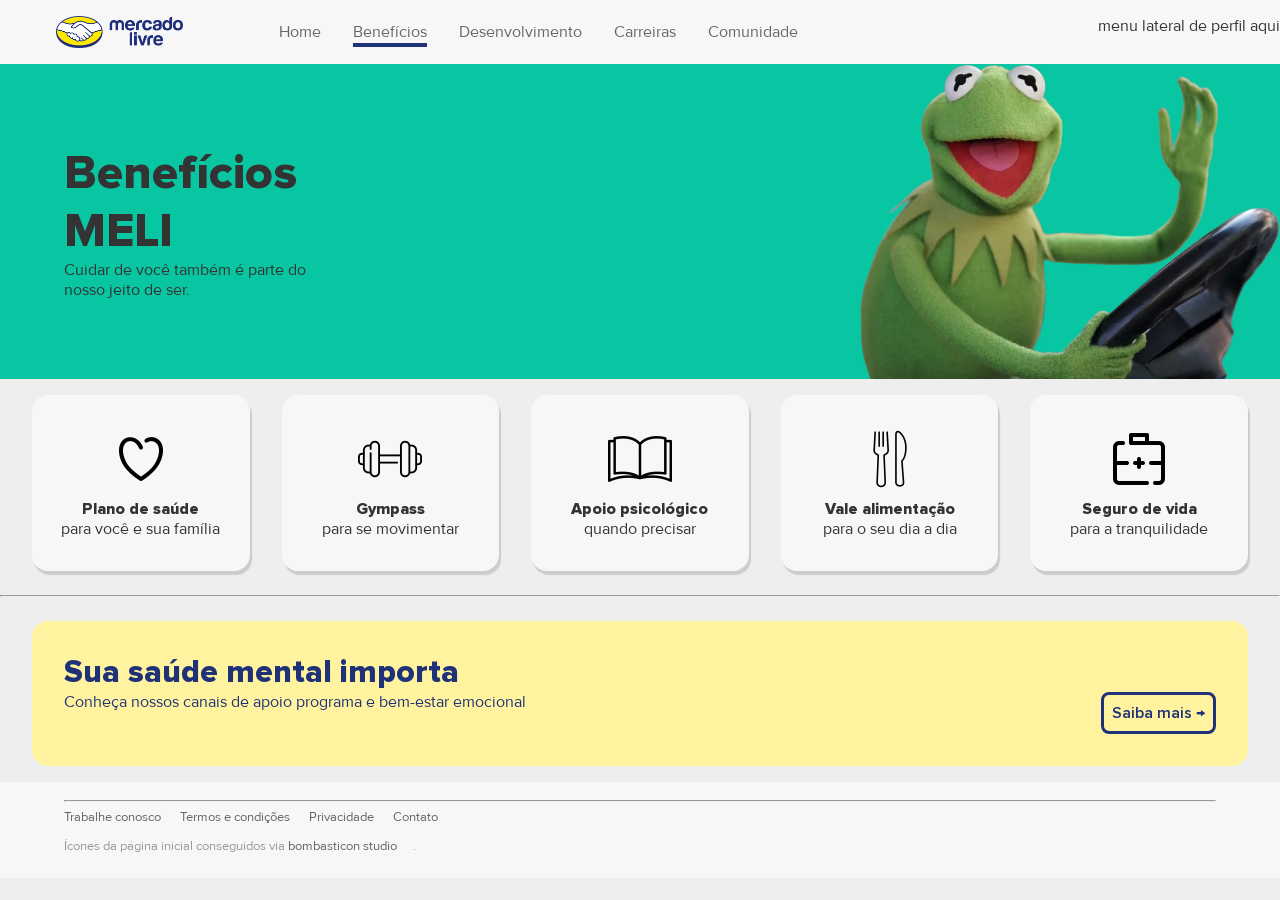
==== client/html/beneficios.html @ 05370856 "Conectando front e back-end" ====
<html>
    <meta charset="UTF-8">
    <head>
        <link rel="icon" type="image/icon" href="../rsc/icones/favicon.ico" />
        <title>Portal Mercado Livre</title>

        <link rel="stylesheet" href="../css/global.css" />
        <link rel="stylesheet" href="../css/beneficios.css" />
    </head>

    <body>
        <nav></nav>
        <header
            data-img="beneficios"
            data-cor="credito"
        >
            <h1>
                Benefícios MELI
            </h1>
            <p>
                Cuidar de você também é parte do nosso jeito de ser.
            </p>
        </header>

        <section>
            <aside>
                <img class="icon" src="../rsc/icones/beneficios/heart.png">
                <h4>
                    Plano de saúde
                </h4>
                <p>
                    para você e sua família
                </p>
            </aside>

            <aside>
                <img class="icon" src="../rsc/icones/beneficios/weight.png">
                <h4>
                    Gympass
                </h4>
                <p>
                    para se movimentar
                </p>
            </aside>

            <aside>
                <img class="icon" src="../rsc/icones/beneficios/book.png">
                <h4>
                    Apoio psicológico
                </h4>
                <p>
                    quando precisar
                </p>
            </aside>

            <aside>
                <img class="icon" src="../rsc/icones/beneficios/fork.png">
                <h4>
                    Vale alimentação
                </h4>
                <p>
                    para o seu dia a dia
                </p>
            </aside>

            <aside>
                <img class="icon" src="../rsc/icones/beneficios/box.png">
                <h4>
                    Seguro de vida
                </h4>
                <p>
                    para a tranquilidade
                </p>
            </aside>
        </section>

        <hr />

        <main>

            <mark>
                <h1>
                    Sua saúde mental importa
                </h1>
                <p>
                    Conheça nossos canais de apoio programa e bem-estar emocional
                </p>
                <a>Saiba mais →</a>
            </mark>
        </main>

        <footer></footer>

    </body>

    <script src="../js/global.js" type="module"></script>

</html>
---- client/css/global.css ----
@font-face {
    font-family: 'Proxima';
    src: url("../rsc/fonte/Proxima Nova Black.ttf") format('truetype');
    font-weight: 900;
    font-style: normal;
    font-display: swap;
}
@font-face {
    font-family: 'Proxima';
    src: url("../rsc/fonte/Proxima Nova Extrabold.ttf") format('truetype');
    font-weight: 800;
    font-style: normal;
    font-display: swap;
}
@font-face {
    font-family: 'Proxima';
    src: url("../rsc/fonte/Proxima Nova Light.ttf") format('truetype');
    font-weight: 300;
    font-style: normal;
    font-display: swap;
}
@font-face {
    font-family: 'Proxima';
    src: url("../rsc/fonte/Proxima Nova Regular.ttf") format('truetype');
    font-weight: 400;
    font-style: normal;
    font-display: swap;
}
@font-face {
    font-family: 'Proxima';
    src: url("../rsc/fonte/Proxima Nova Semibold.ttf") format('truetype');
    font-weight: 600;
    font-style: normal;
    font-display: swap;
}
        .titulo, .trackline {
            font-weight: 300;
        }
        .titulo.fim {
            font-weight: 600;
        }
        .titulo.maiuscula, .subtitulo {
            font-weight: 400;
            text-transform: uppercase;
        }

:root {
    --amarelo: #FFE600;
        --amareloClaro: #FFF39F;
        --amareloMaisclaro: #FFF39F;

    --azul: #203277;

    --branco: #F7F7F7;
        --branco10: #EEE;

    --cinza: #666;
        --cinzaMaisClaro: #CCC;
        --cinzaClaro: #999;
        --cinzaEscuro: #333;

    /* cores por marca */
    --credito: #08C6A2;
    --envios: #AADB1F;
    --pago: #01B1EA;
    --shops: #FB323E;
}

body {
    color: var(--cinzaEscuro);
    font-family: 'Proxima', sans-serif;
    margin: 0;
}
    a {
        color: var(--cinza);
        text-decoration: none;
    }

.logo {
    min-width: 120px;
    content: url('../rsc/icones/logo.png');
    user-select: none;
}

footer {
    background-color: var(--branco);
    font-size: 0.8em;
    user-select: none;

    padding: 12px 64px;
}
    footer a {
        transition: opacity 0.2s;
        margin-right: 16px;
    }
        footer a:hover {
            text-decoration: underline;
        }
    footer p {
        color: var(--cinzaClaro);
    }

header {
    color: var(--azul);

    display: flex;
    flex-direction: column;
    min-height: 35%;

    justify-content: center;
    padding-left: 64px;

    position: relative;
    overflow: hidden;
    user-select: none;
}
    header * {
        position: relative;
        z-index: 1;
        display: block;
    }
    header a {
        background-color: var(--azul);
        color: var(--branco10);

        cursor: pointer;
        user-select: none;

        border-radius: 8px;
        margin-top: 8px;
        padding: 8px;
        width: fit-content;
    }
    header h1 {
        font-size: 3em;
        margin-bottom: 0 !important;
    }
    header p {
        margin-top: 0;
    }
    header h1,
    header p {
        max-width: 20%;
    }

    header::before {
        content: "";
        position: absolute;
        inset: 0;
        z-index: 0;

        background-image: var(--bg);
        background-size: contain;
        background-position: right;
        background-repeat: no-repeat;

        filter: 
            saturate(0.7);
    }

nav {
    display: grid;
    grid-template-columns: 1fr auto;

    background-color: var(--branco);
}
    nav ul {
        display: flex;
        align-items: center;
    }
        nav a {
            cursor: pointer;
            user-select: none;

            padding: 0 16px;
        }
        nav a:hover {
            text-decoration: underline solid var(--cinzaMaisClaro) 4px;
            text-underline-offset: 6px;
        }
        nav li {
            display: inline-block;
            list-style-type: none;
        }
        nav .logo {
            width: auto;

            height: 32px;
            margin-right: 64px;
        }
        .navAtual {
            text-decoration: underline solid var(--azul) 4px;
            text-underline-offset: 6px;
        }

main {
    background-color: var(--branco10);

    display: grid;
    gap: 32px;
    padding: 16px 32px;
}
    main article {
        background-color: var(--branco);
        box-shadow: 2px 4px 1px var(--cinzaMaisClaro);
        border-radius: 16px;

        overflow: hidden;
        padding: 16px;

        align-items: center;
        display: grid;
    }
        main article a {
            margin-top: 16px;
            display: block;
        }
        main article h1 {
            color: var(--azul);
            margin: 0;
            padding: 0;
            text-align: left;
        }
        main article img {
            grid-column: 1;
            object-fit: cover;
            width: 100%;
            height: 100%;

            border-radius: 16px;
        }

        body {
            background-color: var(--branco10);
        }
            body h1 {
                margin: 16px 0;
            }
        
section {
    display: grid;
    grid-template-columns: repeat(5, 1fr);
    gap: 32px;
    padding: 16px 32px;

    user-select: none;
}
    section aside {
        background-color: var(--branco);
        color: var(--cinzaEscuro);

        box-shadow: 2px 4px 1px var(--cinzaMaisClaro);
        border-radius: 16px;

        align-content: center;
        text-align: center;
        overflow: hidden;
        padding: 32px 8px;

        gap: 16px;
    }
        aside p a {
            cursor: pointer;
            user-select: none;
        }
    section .icon {
        height: 64px;
        margin-bottom: 8px;
    }
    section h1,
    section h3 {
        margin: 0 auto;
        padding: 0;
        text-align: center;
    }
---- client/css/beneficios.css ----
aside h4,
aside p {
    margin: 0;
}

header {
    color: var(--cinzaEscuro);
}

mark {
    display: grid;
    grid-template-columns: repeat(2, auto);

    border-radius: 16px;
    padding: 32px;
    grid-column: span 3;

    background-color: var(--amareloMaisclaro);
    color: var(--azul);
}
    mark a {
        color: var(--azul);
        font-weight: 600;

        cursor: pointer;
        user-select: none;

        justify-self: right;
        width: fit-content;

        border: 3px solid var(--azul);
        border-radius: 8px;
        padding: 8px;
    }
    mark h1,
    mark p {
        grid-column: 1;
        margin: 0;
        text-align: left;
    }
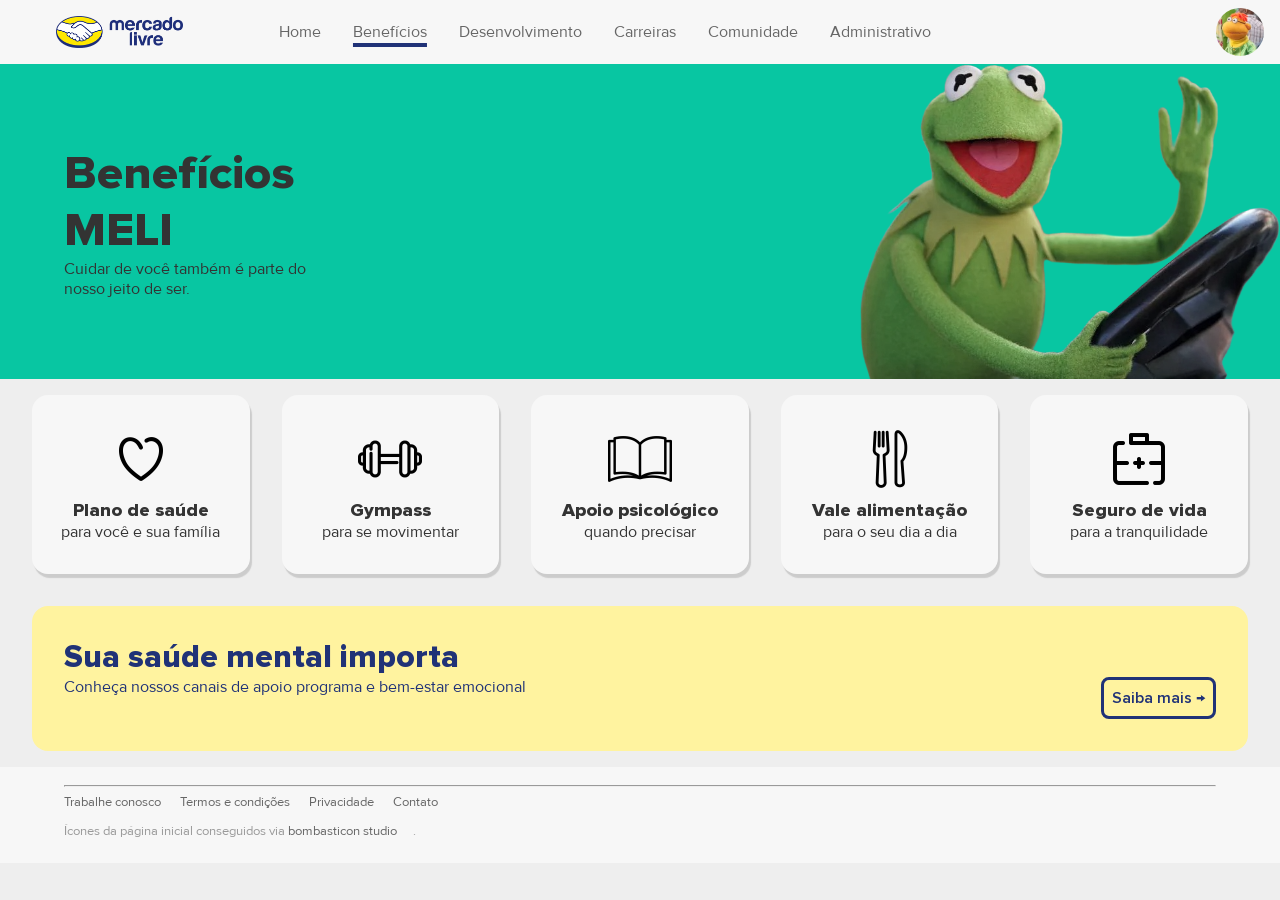
==== commit dd6636b1: "V0.1 do front end Inclui dados de teste e "modo teste" para ver o site sem fazer login" ====
--- a/client/html/beneficios.html
+++ b/client/html/beneficios.html
@@ -1,5 +1,6 @@
 <html>
     <meta charset="UTF-8">
+    <meta name="viewport" content="width=device-width, initial-scale=1">
     <head>
         <link rel="icon" type="image/icon" href="../rsc/icones/favicon.ico" />
         <title>Portal Mercado Livre</title>
@@ -25,9 +26,9 @@
         <section>
             <aside>
                 <img class="icon" src="../rsc/icones/beneficios/heart.png">
-                <h4>
+                <h3>
                     Plano de saúde
-                </h4>
+                </h3>
                 <p>
                     para você e sua família
                 </p>
@@ -35,9 +36,9 @@
 
             <aside>
                 <img class="icon" src="../rsc/icones/beneficios/weight.png">
-                <h4>
+                <h3>
                     Gympass
-                </h4>
+                </h3>
                 <p>
                     para se movimentar
                 </p>
@@ -45,9 +46,9 @@
 
             <aside>
                 <img class="icon" src="../rsc/icones/beneficios/book.png">
-                <h4>
+                <h3>
                     Apoio psicológico
-                </h4>
+                </h3>
                 <p>
                     quando precisar
                 </p>
@@ -55,9 +56,9 @@
 
             <aside>
                 <img class="icon" src="../rsc/icones/beneficios/fork.png">
-                <h4>
+                <h3>
                     Vale alimentação
-                </h4>
+                </h3>
                 <p>
                     para o seu dia a dia
                 </p>
@@ -65,16 +66,14 @@
 
             <aside>
                 <img class="icon" src="../rsc/icones/beneficios/box.png">
-                <h4>
+                <h3>
                     Seguro de vida
-                </h4>
+                </h3>
                 <p>
                     para a tranquilidade
                 </p>
             </aside>
         </section>
-
-        <hr />
 
         <main>
 
--- a/client/css/global.css
+++ b/client/css/global.css
@@ -47,9 +47,10 @@
 :root {
     --amarelo: #FFE600;
         --amareloClaro: #FFF39F;
-        --amareloMaisclaro: #FFF39F;
+        --amareloMaisClaro: #FFF39F;
 
     --azul: #203277;
+        --azulClaro: #3483FA;
 
     --branco: #F7F7F7;
         --branco10: #EEE;
@@ -77,8 +78,8 @@
     }
 
 .logo {
-    min-width: 120px;
-    content: url('../rsc/icones/logo.png');
+    min-height: 30px;
+    content: url('../rsc/icones/logoCompleto.png');
     user-select: none;
 }
 
@@ -132,7 +133,7 @@
         width: fit-content;
     }
     header h1 {
-        font-size: 3em;
+        font-size: 2.95em;
         margin-bottom: 0 !important;
     }
     header p {
@@ -154,19 +155,26 @@
         background-position: right;
         background-repeat: no-repeat;
 
-        filter: 
+        filter:
             saturate(0.7);
     }
 
 nav {
     display: grid;
-    grid-template-columns: 1fr auto;
+    grid-template-columns: auto 1fr auto;
+    align-items: center;
+    min-height: 64px;
 
     background-color: var(--branco);
 }
+    nav > a {
+        display: flex;
+        margin-left: 40px;
+    }
     nav ul {
         display: flex;
         align-items: center;
+        padding: 0;
     }
         nav a {
             cursor: pointer;
@@ -191,6 +199,30 @@
         .navAtual {
             text-decoration: underline solid var(--azul) 4px;
             text-underline-offset: 6px;
+        }
+
+    nav div {
+        display: flex;
+        align-items: center;
+    }
+        #avatar {
+            border-radius: 50%;
+            height: 48px;
+            width: 48px;
+        }
+        #pesquisa {
+            border: none;
+            border-radius: 8px;
+            padding: 16px;
+
+            text-align: left;
+            text-indent: 8px;
+
+            background-color: inherit;
+            background-image: url(../rsc/icones/pesquisa.svg);
+            background-position: right 8px bottom 50%;
+            background-repeat: no-repeat;
+            background-size: 32px 32px;
         }
 
 main {
@@ -272,4 +304,213 @@
         margin: 0 auto;
         padding: 0;
         text-align: center;
-    }+    }
+
+#menuHamburguer {
+    display: none;
+}
+
+@media (max-width: 1024px) {
+    nav {
+        position: relative;
+        z-index: 20;
+        grid-template-columns: minmax(0, 1fr) auto minmax(0, 1fr);
+        min-height: 0;
+        padding: 8px 16px;
+    }
+        nav > a {
+            justify-self: start;
+            margin-left: 0;
+            padding: 0;
+        }
+        nav .logo {
+            margin-right: 0;
+        }
+
+        #menuHamburguer {
+            display: flex;
+            flex-direction: column;
+            justify-content: center;
+            align-items: center;
+            gap: 5px;
+
+            width: 44px;
+            height: 44px;
+            border: none;
+            border-radius: 8px;
+            background-color: transparent;
+            cursor: pointer;
+        }
+            #menuHamburguer span {
+                display: block;
+                width: 24px;
+                height: 3px;
+                border-radius: 2px;
+                background-color: var(--azul);
+                transition: transform 0.2s, opacity 0.2s;
+            }
+            nav.menuAberto #menuHamburguer span:nth-child(1) {
+                transform: translateY(8px) rotate(45deg);
+            }
+            nav.menuAberto #menuHamburguer span:nth-child(2) {
+                opacity: 0;
+            }
+            nav.menuAberto #menuHamburguer span:nth-child(3) {
+                transform: translateY(-8px) rotate(-45deg);
+            }
+
+        nav ul {
+            display: none;
+            position: absolute;
+            top: 100%;
+            left: 50%;
+            transform: translateX(-50%);
+
+            flex-direction: column;
+            align-items: stretch;
+            width: min(50%, 320px);
+            margin: 0;
+            padding: 8px;
+
+            background-color: var(--branco);
+            border-radius: 16px;
+            box-shadow: 2px 4px 8px var(--cinzaMaisClaro);
+            text-align: center;
+        }
+            nav.menuAberto ul {
+                display: flex;
+            }
+            nav ul a {
+                padding: 12px 16px;
+            }
+            nav li {
+                display: block;
+            }
+
+        nav a:last-child {
+            justify-self: end;
+        }
+
+    header {
+        padding-left: 32px;
+        padding-right: 32px;
+    }
+        header h1,
+        header p {
+            max-width: 45%;
+        }
+
+    main {
+        gap: 24px;
+        padding: 16px;
+    }
+
+    section {
+        border-radius: 16px;
+
+        grid-template-columns: repeat(3, 1fr);
+        gap: 24px;
+        padding: 16px;
+    }
+
+    footer {
+        padding: 12px 32px;
+    }
+}
+
+@media (max-width: 768px) {
+    .logo {
+        content: url('../rsc/icones/logoMenor.png');
+    }
+    header {
+        min-height: 180px;
+        padding: 32px 24px;
+    }
+        header h1,
+        header p {
+            max-width: 100%;
+        }
+        header h1 {
+            font-size: 2em;
+        }
+        header::before {
+            opacity: 0.3;
+        }
+
+    section {
+        grid-template-columns: repeat(2, 1fr);
+    }
+
+    footer {
+        padding: 12px 16px;
+    }
+}
+
+@media (max-width: 600px) {
+    main article img {
+        height: 200px;
+    }
+}
+
+@media (max-width: 480px) {
+    nav {
+        padding: 8px 12px;
+    }
+
+    header {
+        padding: 24px 16px;
+    }
+        header h1 {
+            font-size: 1.7em;
+        }
+
+    main,
+    section {
+        gap: 16px;
+        padding: 12px;
+    }
+
+    section {
+        grid-template-columns: 1fr;
+    }
+}
+
+#menuUsuario {
+    display: flex;
+    flex-direction: column;
+    min-width: 200px;
+    padding: 8px;
+
+    background-color: var(--branco);
+    border-radius: 16px;
+    box-shadow: 2px 4px 8px var(--cinzaMaisClaro);
+}
+    #menuUsuario[hidden] {
+        display: none;
+    }
+    #menuUsuario p {
+        margin: 0;
+        padding: 8px 16px;
+        font-weight: 600;
+    }
+        #menuUsuario small {
+            display: block;
+            color: var(--cinza);
+            font-weight: 400;
+        }
+    #menuUsuario a,
+    #menuUsuario button {
+        display: block;
+        border: none;
+        border-radius: 8px;
+        padding: 12px 16px;
+
+        background-color: transparent;
+        color: var(--cinzaEscuro);
+        text-align: left;
+        cursor: pointer;
+    }
+        #menuUsuario a:hover,
+        #menuUsuario button:hover {
+            background-color: var(--branco10);
+        }
--- a/client/css/beneficios.css
+++ b/client/css/beneficios.css
@@ -15,7 +15,7 @@
     padding: 32px;
     grid-column: span 3;
 
-    background-color: var(--amareloMaisclaro);
+    background-color: var(--amareloMaisClaro);
     color: var(--azul);
 }
     mark a {
@@ -37,4 +37,21 @@
         grid-column: 1;
         margin: 0;
         text-align: left;
-    }+    }
+
+@media (max-width: 768px) {
+    mark {
+        grid-template-columns: 1fr;
+        padding: 24px;
+    }
+        mark a {
+            justify-self: start;
+            margin-top: 16px;
+        }
+}
+
+@media (max-width: 480px) {
+    mark {
+        padding: 16px;
+    }
+}
